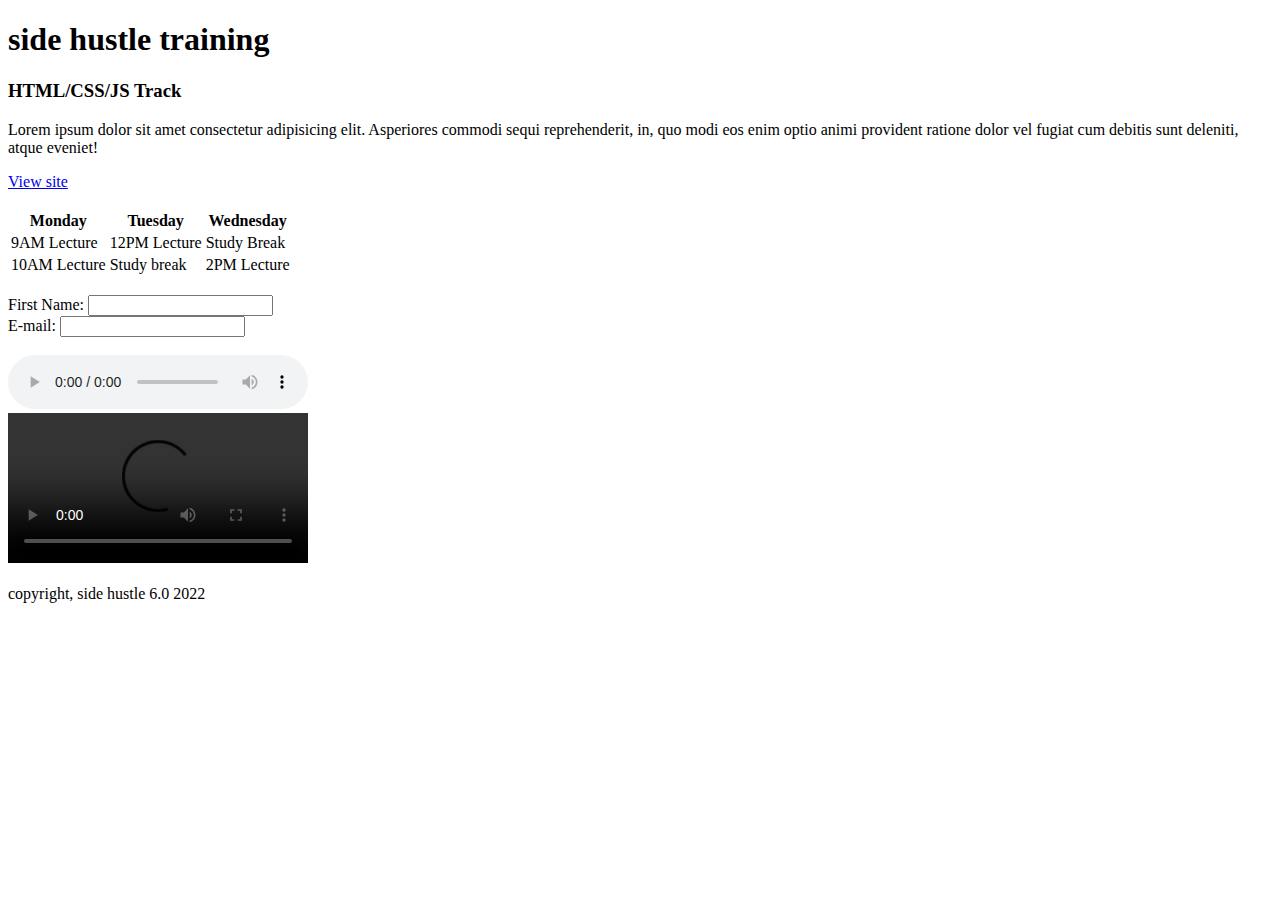
==== index.html @ a5374f90 "Add files via upload" ====
<!DOCTYPE html>
<html lang="en">
    <head>
        <meta charset="UTF-8">
        <meta http-equiv="X-UA-Compatible" content="IE=edge">
        <meta name="viewport" content="width=device-width, initial-scale=1.0">
        <title>Side Hustle</title>
    </head>

    <body>
        <main>
            <div>
                <h1> side hustle training </h1>
                <h3> HTML/CSS/JS Track </h3>
                
                <p>Lorem ipsum dolor sit amet consectetur adipisicing elit.
                     Asperiores commodi sequi reprehenderit, in, 
                     quo modi eos enim optio animi provident ratione dolor vel 
                     fugiat cum debitis sunt deleniti, atque eveniet!
                </p>
        
                <a href="https://lms.terrahq.co/dashboard/learn/lessons"> View site</a>
    
            </div>
           
            <br>

            <div>
                <table>
                    <tr>
                        <th>Monday</th>
                        <th>Tuesday</th>
                        <th>Wednesday</th>
                    </tr>

                    <tr>
                        <td>9AM Lecture</td>
                        <td>12PM Lecture</td>
                        <td>Study Break</td>
                    </tr>

                    <tr>
                        <td>10AM Lecture</td>
                        <td>Study break</td>
                        <td>2PM Lecture</td>
                    </tr>
                    </table>

            </div>

            <br>

            <div>

                <form>
                    First Name: 
                    <input type="text" name="First Name"> <br> 

                    E-mail: 
                    <input type="text" name="email">
                </form>
            </div>

            <br>

            <div>
                <audio controls>
                    <source src="WhatsApp Audio 2022-08-07 at 7.19.12 PM.mpeg" type="audio/mpeg">
                </audio>
                
                <br>

                <video controls>
                    <source src="Salaam_Aleikum_ChallengeFunny_Compilation_(360p).mp4" type="video/mp4">
                </video>
            </div>

          </main>
       
          <br>

        <footer>
            copyright, side hustle 6.0 2022

        </footer>
    </body>
</html>
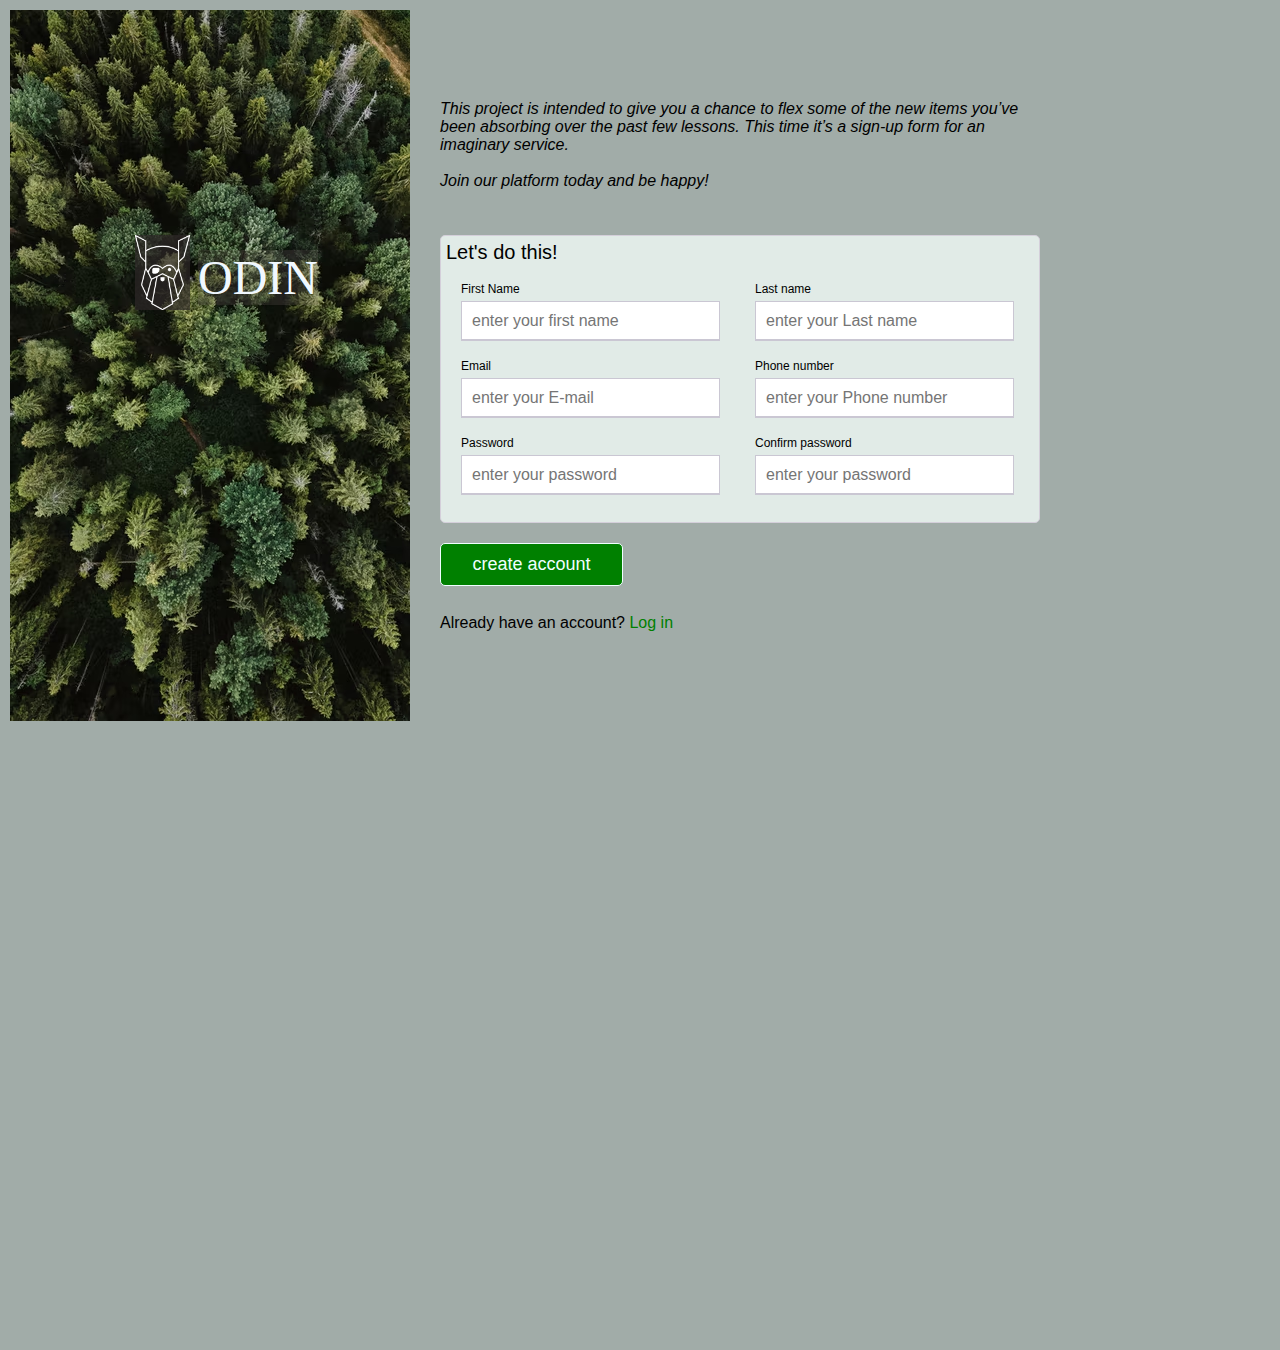
==== commit 6b8a3e40: "Add files via upload" ====
--- a/index.html
+++ b/index.html
@@ -1,87 +1,76 @@
 <!DOCTYPE html>
 <html lang="en">
-    <head>
-        <meta charset="UTF-8">
-        <meta http-equiv="X-UA-Compatible" content="IE=edge">
-        <meta name="viewport" content="width=device-width, initial-scale=1.0">
-        <title>Side Hustle</title>
-    </head>
+<head>
+    <meta charset="UTF-8">
+    <meta http-equiv="X-UA-Compatible" content="IE=edge">
+    <meta name="viewport" content="width=device-width, initial-scale=1.0">
+    <link rel="stylesheet" href="style.css">
 
-    <body>
-        <main>
-            <div>
-                <h1> side hustle training </h1>
-                <h3> HTML/CSS/JS Track </h3>
-                
-                <p>Lorem ipsum dolor sit amet consectetur adipisicing elit.
-                     Asperiores commodi sequi reprehenderit, in, 
-                     quo modi eos enim optio animi provident ratione dolor vel 
-                     fugiat cum debitis sunt deleniti, atque eveniet!
+    <title>Sign-up Form</title>
+</head>
+<body>
+    <div class="images">
+        <div class="background image">
+            <img style="position:relative ;" src="photo-1599940824399-b87987ceb72a.avif" alt="background image">
+            <img style="position:absolute;width: 55px;height: 75px;color:blueviolet;background:rgba(46, 40, 40, 0.705);margin-top:25vh;left: 15vh;" src="odin-lined.png" alt="logo image">
+        </div>
+        <div class="logotext">
+            <p style="position:absolute; margin-top: -475px; left: 22vh; text-transform: uppercase; font-family: Georgia, 'Times New Roman', Times, serif; font-size:3em; color: aliceblue;background-color: rgba(133, 121, 121, 0.185);">odin
+            </p>
+        </div>
+        
+    </div>
+    <div class="form">
+        <div class="text-1">
+            <p>  This project is intended to give you a chance to flex some of the new items you’ve been absorbing over the past few lessons. This time it’s a sign-up form for an imaginary service.
+            </p>
+        </div>
+        <br>
+        <div class="text-2">
+            <p> Join our platform today and be happy!
+            </p>
+        </div>
+        <br>
+        <div class="txf">
+            <div class="text-3">
+                <p> Let's do this!
                 </p>
-        
-                <a href="https://lms.terrahq.co/dashboard/learn/lessons"> View site</a>
-    
             </div>
-           
             <br>
 
-            <div>
-                <table>
-                    <tr>
-                        <th>Monday</th>
-                        <th>Tuesday</th>
-                        <th>Wednesday</th>
-                    </tr>
-
-                    <tr>
-                        <td>9AM Lecture</td>
-                        <td>12PM Lecture</td>
-                        <td>Study Break</td>
-                    </tr>
-
-                    <tr>
-                        <td>10AM Lecture</td>
-                        <td>Study break</td>
-                        <td>2PM Lecture</td>
-                    </tr>
-                    </table>
-
+            <div class="info">
+                <div class="line-a">
+                    <span  class="details"> First Name</span>
+                    <input type="text" placeholder="enter your first name">
+                    <br>
+                    <span  class="details"> Email</span>
+                    <input type="text" placeholder="enter your E-mail">
+                    <br>
+                    <span  class="details"> Password</span>
+                    <input type="text" placeholder="enter your password">
+                </div>
+                <div class="line-b">
+                    <span  class="details"> Last name</span>
+                    <input type="text" placeholder="enter your Last name">
+                    <br>
+                    <span  class="details"> Phone number</span>
+                    <input type="text" placeholder="enter your Phone number">
+                    <br>
+                    <span  class="details"> Confirm password</span>
+                    <input type="text" placeholder="enter your password">
+                </div>
             </div>
-
-            <br>
-
-            <div>
-
-                <form>
-                    First Name: 
-                    <input type="text" name="First Name"> <br> 
-
-                    E-mail: 
-                    <input type="text" name="email">
-                </form>
-            </div>
-
-            <br>
-
-            <div>
-                <audio controls>
-                    <source src="WhatsApp Audio 2022-08-07 at 7.19.12 PM.mpeg" type="audio/mpeg">
-                </audio>
-                
-                <br>
-
-                <video controls>
-                    <source src="Salaam_Aleikum_ChallengeFunny_Compilation_(360p).mp4" type="video/mp4">
-                </video>
-            </div>
-
-          </main>
+        </div>
        
-          <br>
-
-        <footer>
-            copyright, side hustle 6.0 2022
-
-        </footer>
-    </body>
+        <div class="button">
+            <input type="submit" value="create account">
+        </div>
+        <br>
+        <div class="text-4">
+            <p> Already have an account? <span style="color:green ;">Log in</span>
+            </p>
+        </div>
+    </div>
+    
+</body>
 </html>--- a/style.css
+++ b/style.css
@@ -0,0 +1,134 @@
+*{
+    margin: 0;
+    padding: 0;
+    box-sizing: border-box;
+    font-family: 'Segoe UI', Tahoma, Geneva, Verdana, sans-serif;
+}
+body{
+    display: flex;
+    align-content: center;
+    padding: 10px;
+    background-color: rgba(151, 163, 159, 0.904);
+    justify-content: flex-start;
+    height: 150vh;
+    align-items:flex-start;
+}
+.images{
+    border: none;
+    margin-right: 20px;
+}
+.images.background image{
+    position: relative;
+    height: 120vh;
+    width:700px;
+}
+.txf{
+    margin-top: 3vh;
+    margin-left: 10px;
+    border: 1px solid;
+    border-color: rgb(212, 207, 218);
+    background-color: rgb(225, 235, 231);
+    border-radius: 5px;
+    padding: 5px;
+    max-width:600px;
+}
+.text-1{
+    font-size:16px;
+    font-weight: 300;
+    font-style: oblique;
+    margin-top: 10vh;
+    margin-left: 10px;
+    max-width: 600px;
+}
+.text-2{
+    font-size:16px;
+    font-weight: 350;
+    font-style: oblique;
+    margin-left: 10px;
+   
+}
+.text-3{
+    font-size:20px;
+    font-weight: 450;
+    font-style: normal;
+}
+.text-4{
+    font-size:16px;
+    font-weight: 400;
+    font-style: normal;
+    margin-left: 10px;
+}
+.info{
+    display:flex;
+    justify-content: space-between;
+    font-weight: 500;
+    margin-bottom: 7px;
+    padding-right: 20px;
+    padding-left: 15px;
+    padding-bottom: 15px;
+}
+.details{
+    font-size: 12px;
+    font-weight: 300;
+    font-style: normal;
+    display:flex;
+    justify-content: space-between;
+    margin-bottom: 5px;
+}
+.info input{
+    font-size:16px ;
+    display: block;
+    border: 1px solid #ccc;
+    padding-left: 10px;
+    padding-right: 40px;
+    transition: all 0.3s ease;
+    border-bottom-width: 2px;
+    height: 40px;
+    width: 100%;
+}
+.info input:focus,
+.info input:valid{
+    border-color: rgb(202, 199, 211);
+}
+.button{
+    padding: 10px 0;
+    background-position: px;
+    margin-top: 10px;
+    height: 23%;
+    width: 60%;
+    outline: none;
+    color: rgb(32, 151, 77);
+    font-size: 18px;
+    font-weight: 500;
+    border-radius: 5px;
+    letter-spacing: 2px;
+    margin-left: 10px;
+ }
+ .button input{
+    font-style: normal;
+    background-color:green;
+    border: none;
+    font-weight: 500;
+    font-size: 18px;
+    padding:10px;
+    border: 1px solid;
+    border-radius:5px ;
+    color: azure;
+    width: 50%;
+ }
+
+.button input:hover{
+    background-color: rgb(91, 121, 47);
+}
+
+
+
+
+
+
+
+
+@media (max-width:584px) {
+    
+    }
+    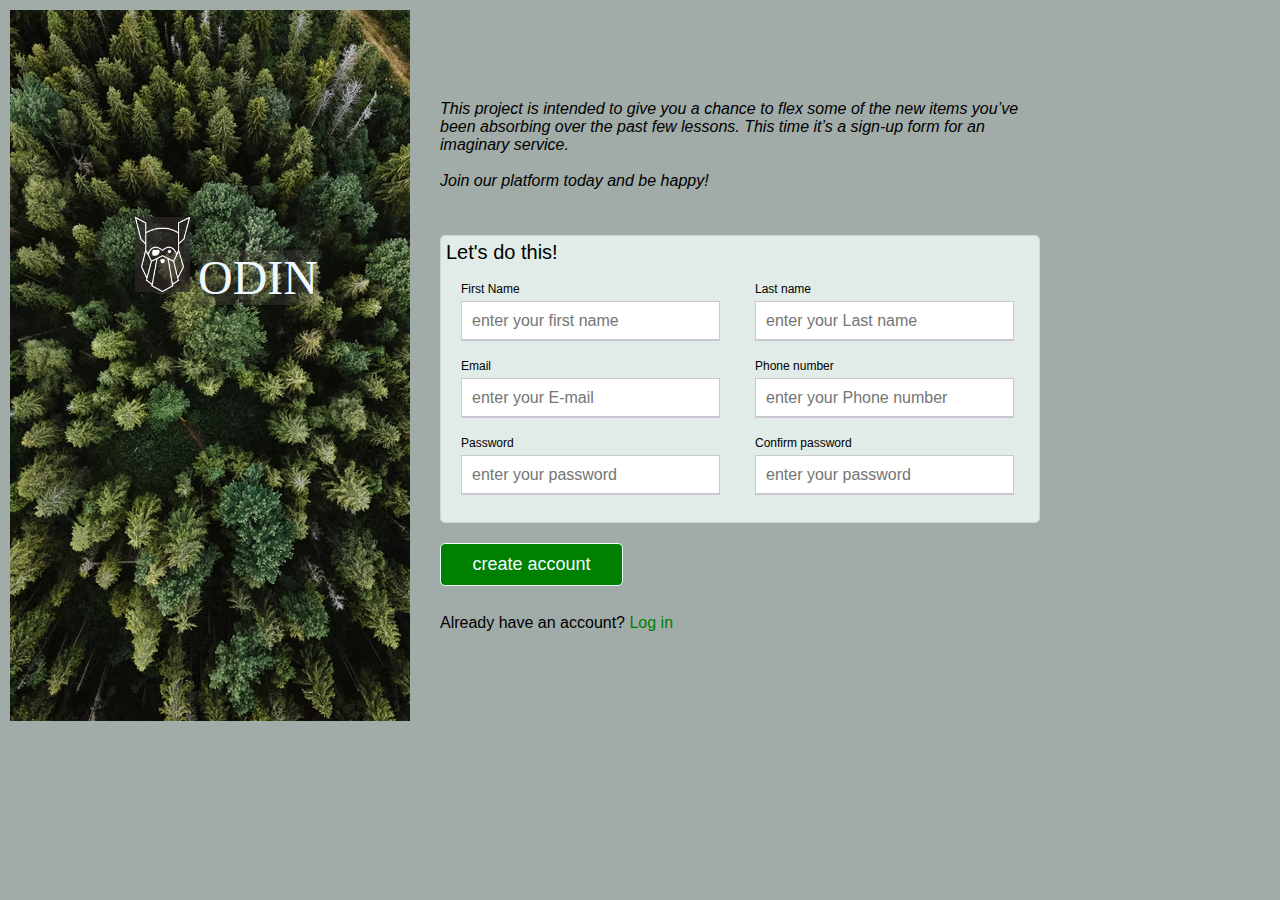
==== commit 4b6095b6: "Add files via upload" ====
--- a/index.html
+++ b/index.html
@@ -12,7 +12,7 @@
     <div class="images">
         <div class="background image">
             <img style="position:relative ;" src="photo-1599940824399-b87987ceb72a.avif" alt="background image">
-            <img style="position:absolute;width: 55px;height: 75px;color:blueviolet;background:rgba(46, 40, 40, 0.705);margin-top:25vh;left: 15vh;" src="odin-lined.png" alt="logo image">
+            <img style="position:absolute;width: 55px;height: 75px;color:blueviolet;background:rgba(46, 40, 40, 0.705);margin-top:23vh;left: 15vh;" src="odin-lined.png" alt="logo image">
         </div>
         <div class="logotext">
             <p style="position:absolute; margin-top: -475px; left: 22vh; text-transform: uppercase; font-family: Georgia, 'Times New Roman', Times, serif; font-size:3em; color: aliceblue;background-color: rgba(133, 121, 121, 0.185);">odin
--- a/style.css
+++ b/style.css
@@ -10,7 +10,8 @@
     padding: 10px;
     background-color: rgba(151, 163, 159, 0.904);
     justify-content: flex-start;
-    height: 150vh;
+    height: 100%;
+    width: 100%;
     align-items:flex-start;
 }
 .images{
@@ -20,7 +21,7 @@
 .images.background image{
     position: relative;
     height: 120vh;
-    width:700px;
+    width:auto;
 }
 .txf{
     margin-top: 3vh;
@@ -128,7 +129,28 @@
 
 
 
-@media (max-width:584px) {
-    
+
+
+@media screen (max-width:584px) {
+    body{
+        max-width: 100%;
+        overflow:scroll;
     }
-    +    .images{
+        max-width: 30%;
+        overflow-wrap: normal;
+    }
+    .images.background image{
+        max-width: 50%;
+        max-height: 50%;
+    }
+    .txf{
+        max-width: 30%;
+        display: contents;
+    }
+    .info{
+        max-width: 50%;
+        display: list-item;
+        overflow: scroll;
+    }
+}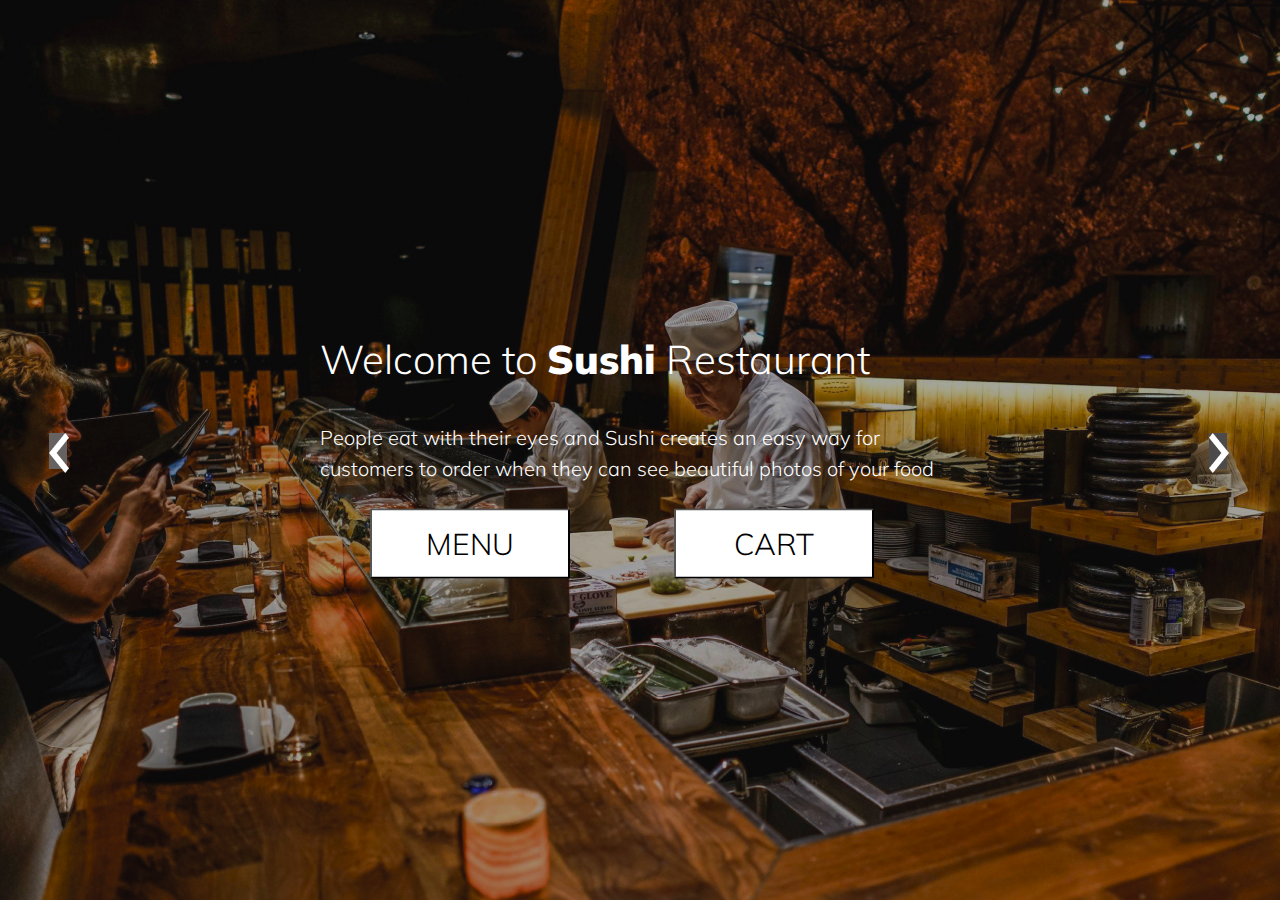
==== commit 048dc74c: "Add files via upload" ====
--- a/index.html
+++ b/index.html
@@ -5,72 +5,36 @@
     <meta http-equiv="X-UA-Compatible" content="IE=edge">
     <meta name="viewport" content="width=device-width, initial-scale=1.0">
     <link rel="stylesheet" href="style.css">
-
-    <title>Sign-up Form</title>
+    <title>Sushi Restaurant Home Page</title>
 </head>
 <body>
-    <div class="images">
-        <div class="background image">
-            <img style="position:relative ;" src="photo-1599940824399-b87987ceb72a.avif" alt="background image">
-            <img style="position:absolute;width: 55px;height: 75px;color:blueviolet;background:rgba(46, 40, 40, 0.705);margin-top:23vh;left: 15vh;" src="odin-lined.png" alt="logo image">
+    <section>
+        <div class="left-arrow">
+            <img src="images/keyboard_arrow_left_24px.png" alt="">
         </div>
-        <div class="logotext">
-            <p style="position:absolute; margin-top: -475px; left: 22vh; text-transform: uppercase; font-family: Georgia, 'Times New Roman', Times, serif; font-size:3em; color: aliceblue;background-color: rgba(133, 121, 121, 0.185);">odin
-            </p>
+        <div class="right-arrow">
+            <img src="images/keyboard_arrow_right_24px.png" alt="">
         </div>
-        
-    </div>
-    <div class="form">
-        <div class="text-1">
-            <p>  This project is intended to give you a chance to flex some of the new items you’ve been absorbing over the past few lessons. This time it’s a sign-up form for an imaginary service.
-            </p>
+    </section>
+
+    <main class="home">
+        <div class="background-image">
+            <img src="images/restaurant 1.png" alt="">
         </div>
-        <br>
-        <div class="text-2">
-            <p> Join our platform today and be happy!
-            </p>
+
+        <div class="home-text">
+            <h1>Welcome to <span>Sushi</span> Restaurant</h1>
+            <p> People eat with their eyes and Sushi creates an easy way for customers to order when they can see beautiful photos of your food</p>
+
+            <div class="button">
+                <a href="menu.html"><button> MENU</button></a> 
+                <a href="cart.html"><button> CART</button></a>
+            </div>
+
         </div>
-        <br>
-        <div class="txf">
-            <div class="text-3">
-                <p> Let's do this!
-                </p>
-            </div>
-            <br>
 
-            <div class="info">
-                <div class="line-a">
-                    <span  class="details"> First Name</span>
-                    <input type="text" placeholder="enter your first name">
-                    <br>
-                    <span  class="details"> Email</span>
-                    <input type="text" placeholder="enter your E-mail">
-                    <br>
-                    <span  class="details"> Password</span>
-                    <input type="text" placeholder="enter your password">
-                </div>
-                <div class="line-b">
-                    <span  class="details"> Last name</span>
-                    <input type="text" placeholder="enter your Last name">
-                    <br>
-                    <span  class="details"> Phone number</span>
-                    <input type="text" placeholder="enter your Phone number">
-                    <br>
-                    <span  class="details"> Confirm password</span>
-                    <input type="text" placeholder="enter your password">
-                </div>
-            </div>
-        </div>
-       
-        <div class="button">
-            <input type="submit" value="create account">
-        </div>
-        <br>
-        <div class="text-4">
-            <p> Already have an account? <span style="color:green ;">Log in</span>
-            </p>
-        </div>
-    </div>
+
+    </main>
     
 </body>
 </html>--- a/style.css
+++ b/style.css
@@ -1,156 +1,1018 @@
+@import url('https://fonts.googleapis.com/css2?family=Mulish:ital,wght@0,200;0,300;0,400;0,500;0,600;1,200;1,400;1,500;1,600&display=swap');
+
 *{
     margin: 0;
-    padding: 0;
+    padding: 0%;
     box-sizing: border-box;
-    font-family: 'Segoe UI', Tahoma, Geneva, Verdana, sans-serif;
 }
 body{
+    position: relative;
+}
+.left-arrow{
+    position: absolute;
+    left: 3.82%;
+    right: 94.79%;
+    top: 48.1%;
+    bottom: 47.9%;
+    background: #666262;
+}
+.right-arrow{
+    position: absolute;
+    left: 94.44%;
+    right: 4.17%;
+    top: 48.1%;
+    bottom: 47.9%;
+
+    background: #4d4a4a;
+    }
+.home{
+    position: flex;
+}
+.background-image{
+    height: 100vh;
+    width: max-content;
+    overflow: hidden;
+}
+.home-text{
+    position: absolute;
+    top: 50%;
+    left: 50%;
+    transform: translate(-50%, -50%);
+    color: antiquewhite;
+}
+.home-text h1{
+    font-family: 'Mulish';
+    font-style: normal;
+    font-weight: 300;
+    font-size: 40px;
+    line-height: 75px;
+    color: #FFFFFF;
+}
+
+
+.home-text p{
+    font-family: 'Mulish';
+    font-style: normal;
+    font-weight: 300;
+    font-size: 20px;
+    line-height: 31px;
+    margin: 25px 0px;
+    color: #FFFFFF;
+
+}
+.home-text  h1 span{
+    font-weight: 900;
+}
+.home-text button{
+    margin:auto 50px;
+}
+button{
+    width: 200px;
+    height: 70px;
+    left: 460px;
+    top: 548px;
+    background: #FFFFFF;
+    border-radius: 2px;
+    font-family: 'Mulish';
+    font-style: normal;
+    font-weight: 300;
+    font-size: 30px;
+    line-height: 38px;
+    /* identical to box height */
+    color: #000000;
+}
+
+
+.menu{
+    background: #E5E5E5;    
+}
+.style{
     display: flex;
-    align-content: center;
-    padding: 10px;
-    background-color: rgba(151, 163, 159, 0.904);
-    justify-content: flex-start;
-    height: 100%;
-    width: 100%;
-    align-items:flex-start;
-}
-.images{
-    border: none;
-    margin-right: 20px;
-}
-.images.background image{
+}
+
+.black-box{
+    box-sizing: border-box;
     position: relative;
-    height: 120vh;
-    width:auto;
-}
-.txf{
-    margin-top: 3vh;
-    margin-left: 10px;
-    border: 1px solid;
-    border-color: rgb(212, 207, 218);
-    background-color: rgb(225, 235, 231);
-    border-radius: 5px;
-    padding: 5px;
-    max-width:600px;
-}
-.text-1{
-    font-size:16px;
+    width: 132px;
+    height: 852px;
+    left: 57px;
+    top: 43px;
+    background: #0C0B0B;
+    border-radius: 24px;
+}
+
+.icon1{
+    position: absolute;
+    width: 51px;
+    height: 102px;
+    left: 50.12px;
+    top: 28.65px;
+    font-family:"Baloo Bhai";
+    font-style:normal;
+    font-weight:400;
+    font-size:64px;
+    line-height: 102px;
+    /* identical to box height */
+    color: #F1D5BB;
+}
+.icon2{
+    box-sizing: border-box;
+    position: absolute;
+    left: 6.88%;
+    right: 90.35%;
+    top: 20.7%;
+    bottom: 75.3%;
+    background: #504d4d;
+    margin-left: 34.12px;
+}
+.background-box1{
+    position: absolute;
+    width: 125px;
+    height: 120px;
+    left: 0px;
+    top: 250px;
+    background: #F1D5BB;
+}
+.icon3{   
+    position: absolute;
+    left: 7.01%;
+    right: 90.35%;
+    top: 60.3%;
+    bottom: 40.7%;
+    margin-left: 34.12px;
+    background: #b3a9a9;
+}
+.icon3{   
+    
+    position: absolute;
+    left: 7.01%;
+    right: 90.35%;
+    top: 34.3%;
+    bottom: 61.7%;
+    background: #DADADA;
+    margin-left: 34.12px;
+    
+}
+.icon4{   
+    
+    position: absolute;
+    left: 7.59%;
+    right: 90.72%;
+    top: 53.4%;
+    bottom: 48.6%;
+    background: #DADADA;
+    margin-left: 34.12px;
+    height: 14px;
+    width: 14px;
+
+}
+.icon5{   
+    position: absolute;
+    left: 7.36%;
+    right: 90.9%;
+    top: 70.3%;
+    bottom: 27.72%;
+    background: #DADADA;
+    margin-left: 34.12px;
+}
+.icon6{   
+    box-sizing: border-box;
+    position: absolute;
+    left: 6.88%;
+    right: 90.35%;
+    top: 85%;
+    bottom: 17%;
+    background: #FFFFFF;
+    margin-left: 34.12px;
+}   
+.slide2{
+    margin-left: 100px;
+    margin-top: 40px;
+    margin-bottom: 50px;
+}
+.slide2 h2{
+    font-family: 'Mulish';
+    font-style: normal;
+    font-weight: 400;
+    font-size: 50px;
+    line-height: 63px;
+    /* identical to box height */
+    color: #000000;
+}
+.rec8{
+    
+    width: 306px;
+    height: 5px;
+    left: 230px;
+    top: 95px;
+}
+.food{
+   display: block;
+}
+.food1{
+    position: absolute;
+    width: 224px;
+    height: 275px;
+    left: 243px;
+    top: 154px;
+    background: url(food-1.png);
+    border-radius: 2px;
+}
+.food h3{
+    position: absolute;
+    width: 130px;
+    height: 25px;
+    left: 290px;
+    top: 437px;
+    font-family: 'Mulish';
+    font-style: normal;
+    font-weight: 600;
+    font-size: 20px;
+    line-height: 25px;
+    /* identical to box height */
+    color: #000000;
+}
+.food2{
+    position: absolute;
+    width: 224px;
+    height: 275px;
+    left: 533px;
+    top: 154px;
+    background: url(food-2.png);
+    border-radius: 2px;
+}
+.food h4{
+    position: absolute;
+    width: 101px;
+    height: 25px;
+    left: 594px;
+    top: 437px;
+    font-family: 'Mulish';
+    font-style: normal;
+    font-weight: 600;
+    font-size: 20px;
+    line-height: 25px;
+    /* identical to box height */
+    color: #000000;
+}
+.food3{
+    position: absolute;
+    width: 224px;
+    height: 275px;
+    left: 823px;
+    top: 154px;
+    background: url(food-3.png);
+    border-radius: 2px;
+}
+.food h5{
+    position: absolute;
+    width: 91px;
+    height: 25px;
+    left: 889px;
+    top: 437px;
+    font-family: 'Mulish';
+    font-style: normal;
+    font-weight: 600;
+    font-size: 20px;
+    line-height: 25px;
+    /* identical to box height */
+    color: #000000;
+}
+.food4{
+    position: absolute;
+    width: 224px;
+    height: 275px;
+    left: 1113px;
+    top: 155px;
+    background: url(food-4.png);
+    border-radius: 2px;
+}
+.food h6{
+    position: absolute;
+    width: 176px;
+    height: 25px;
+    left: 1137px;
+    top: 437px;
+    font-family: 'Mulish';
+    font-style: normal;
+    font-weight: 600;
+    font-size: 20px;
+    line-height: 25px;
+    /* identical to box height */
+    color: #000000;
+}
+.food5{
+    position: absolute;
+    width: 224px;
+    height: 275px;
+    left: 244px;
+    top: 498px;
+    background: url(food-5.png);
+    border-radius: 2px;
+}
+.food h7{
+    position: absolute;
+    width: 161px;
+    height: 25px;
+    left: 278px;
+    top: 781px;
+    font-family: 'Mulish';
+    font-style: normal;
+    font-weight: 600;
+    font-size: 20px;
+    line-height: 25px;
+    /* identical to box height */
+    color: #000000;
+}
+.food6{
+    position: absolute;
+    width: 224px;
+    height: 275px;
+    left: 534px;
+    top: 498px;
+    background: url(food-6.png);
+    border-radius: 2px;
+}
+.food h8{
+    position: absolute;
+    width: 123px;
+    height: 25px;
+    left: 587px;
+    top: 781px;
+    font-family: 'Mulish';
+    font-style: normal;
+    font-weight: 600;
+    font-size: 20px;
+    line-height: 25px;
+    /* identical to box height */
+    color: #000000;
+}
+.food7{
+    position: absolute;
+    width: 224px;
+    height: 275px;
+    left: 824px;
+    top: 498px;
+    background: url(food-7.png);
+    border-radius: 2px;
+}
+.food h9{
+    position: absolute;
+    width: 123px;
+    height: 25px;
+    left: 874px;
+    top: 781px;
+    font-family: 'Mulish';
+    font-style: normal;
+    font-weight: 600;
+    font-size: 20px;
+    line-height: 25px;
+    /* identical to box height */
+    color: #000000;
+}
+.food8{
+    position: absolute;
+    width: 224px;
+    height: 275px;
+    left: 1114px;
+    top: 499px;
+    background: url(food-8.png);
+    border-radius: 2px;
+}
+.food h10{
+    position: absolute;
+    width: 65px;
+    height: 25px;
+    left: 1192px;
+    top: 781px;
+    font-family: 'Mulish';
+    font-style: normal;
+    font-weight: 600;
+    font-size: 20px;
+    line-height: 25px;
+    /* identical to box height */
+    color: #000000;
+}
+.butrec{
+    position: absolute;
+    width: 194px;
+    height: 54px;
+    left: 676px;
+    top: 825px;
+    background: #000000;
+    border-radius: 2px;
+}
+.button2{
+    position: absolute;
+    width: 194px;
+    height: 54px;
+    left: 676px;
+    top: 825px;
+    border-radius: 2px;
+    font-family: 'Mulish';
+    font-style: normal;
     font-weight: 300;
-    font-style: oblique;
-    margin-top: 10vh;
-    margin-left: 10px;
-    max-width: 600px;
-}
-.text-2{
-    font-size:16px;
-    font-weight: 350;
-    font-style: oblique;
-    margin-left: 10px;
-   
-}
-.text-3{
-    font-size:20px;
-    font-weight: 450;
-    font-style: normal;
-}
-.text-4{
-    font-size:16px;
-    font-weight: 400;
-    font-style: normal;
-    margin-left: 10px;
-}
-.info{
-    display:flex;
-    justify-content: space-between;
-    font-weight: 500;
-    margin-bottom: 7px;
-    padding-right: 20px;
-    padding-left: 15px;
-    padding-bottom: 15px;
-}
-.details{
-    font-size: 12px;
-    font-weight: 300;
-    font-style: normal;
-    display:flex;
-    justify-content: space-between;
-    margin-bottom: 5px;
-}
-.info input{
-    font-size:16px ;
-    display: block;
-    border: 1px solid #ccc;
-    padding-left: 10px;
-    padding-right: 40px;
-    transition: all 0.3s ease;
-    border-bottom-width: 2px;
-    height: 40px;
-    width: 100%;
-}
-.info input:focus,
-.info input:valid{
-    border-color: rgb(202, 199, 211);
-}
-.button{
+    font-size: 30px;
+    line-height: 38px;
+    /* identical to box height */
+}
+.cart{
+    background: #E5E5E5;   
+}
+.rec8b{
+    width: 104px;
+    height: 5px;
+    left: 243px;
+    top: 106px;
+} 
+.rec19{
+    position: absolute;
+    width: 608px;
+    height: 608px;
+    left: 230px;
+    top: 135px;
+    background: #F1D5BB;
+    border-radius: 3px;
+}   
+.cart1{
+    position: absolute;
+    width: 90px;
+    height: 90px;
+    left: 264px;
+    top: 172px;
+    background: url(food-1.png);
+}
+.cart1 h11{
+    position: absolute;
+    width: 162px;
+    height: 31px;
+    left: 110px;
+    top: 2px;
+    font-family:'Mulish';
+    font-style: normal;
+    font-weight: 200;
+    font-size: 25px;
+    line-height: 31px;
+    color: #000000;
+}
+.cart2{
+    position: absolute;
+    width: 90px;
+    height: 90px;
+    left: 264px;
+    top: 318px;
+    background: url(food-2.png);
+}
+.cart2 h12{
+    position: absolute;
+    width: 126px;
+    height: 31px;
+    left: 110px;
+    top: 2px;
+    font-family: 'Mulish';
+    font-style: normal;
+    font-weight: 200;
+    font-size: 25px;
+    line-height: 31px;
+    color: #000000;
+}
+.cart3{
+    position: absolute;
+    width: 90px;
+    height: 90px;
+    left: 264px;
+    top: 464px;
+    background: url(food-3.png);
+}
+.cart3 h13{
+    position: absolute;
+    width: 113px;
+    height: 31px;
+    left: 110px;
+    top: 2px;
+    font-family: 'Mulish';
+    font-style: normal;
+    font-weight: 200;
+    font-size: 25px;
+    line-height: 31px;
+    color: #000000;
+}
+.cart4{
+    position: absolute;
+    width: 90px;
+    height: 90px;
+    left: 264px;
+    top: 610px;
+    background: url(food-5.png);
+}
+.cart4 h14{
+    position: absolute;
+    width: 201px;
+    height: 31px;
+    left: 110px;
+    top: 2px;
+    font-family: 'Mulish';
+    font-style: normal;
+    font-weight: 200;
+    font-size: 25px;
+    line-height: 31px;
+    color: #000000;
+}
+.cart1 h11b{
+    position: absolute;
+    width: 65px;
+    height: 25px;
+    left: 110px;
+    top: 55px;
+    font-family: 'Mulish';
+    font-style: normal;
+    font-weight: 200;
+    font-size: 20px;
+    line-height: 25px;
+    /* identical to box height */
+    color: #000000;
+}
+.cart1 h11c{
+    position: absolute;
+    width: 11px;
+    height: 24px;
+    left: 340px;
+    top: 35px;
+    font-family: 'Mulish';
+    font-style: normal;
+    font-weight: 400;
+    font-size: 20px;
+    line-height: 25px;
+    color: #000000;
+}
+.cart1 h11d{
+    position: absolute;
+    width: 12px;
+    height: 25px;
+    left: 370px;
+    top: 40px;
+    font-family: 'Mulish';
+    font-style: normal;
+    font-weight: 400;
+    font-size: 20px;
+    line-height: 25px;
+    /* identical to box height */
+    color: #000000;
+    width: 35px;
+    height: 35px;
+    background: #FFFFFF;
+    padding: 2px;
+    align-items: center;
+    text-align: center;
+    
+}
+.cart1 h11e{
+    position: absolute;
+    width: 12px;
+    height: 25px;
+    left: 410px;
+    top: 40px;
+    font-family: 'Mulish';
+    font-style: normal;
+    font-weight: 400;
+    font-size: 20px;
+    line-height: 25px;
+    /* identical to box height */
+    color: #000000;
+}
+.cart2 h12b{
+    position: absolute;
+    width: 65px;
+    height: 25px;
+    left: 110px;
+    top: 55px;
+    font-family: 'Mulish';
+    font-style: normal;
+    font-weight: 200;
+    font-size: 20px;
+    line-height: 25px;
+    /* identical to box height */
+    color: #000000;
+}
+.cart2 h12c{
+    position: absolute;
+    width: 11px;
+    height: 24px;
+    left: 340px;
+    top: 35px;
+    font-family: 'Mulish';
+    font-style: normal;
+    font-weight: 400;
+    font-size: 20px;
+    line-height: 25px;
+    color: #000000;
+}
+.cart2 h12d{
+    position: absolute;
+    width: 12px;
+    height: 25px;
+    left: 370px;
+    top: 40px;
+    font-family: 'Mulish';
+    font-style: normal;
+    font-weight: 400;
+    font-size: 20px;
+    line-height: 25px;
+    /* identical to box height */
+    color: #000000;
+    width: 35px;
+    height: 35px;
+    background: #FFFFFF;
+    padding: 2px;
+    align-items: center;
+    text-align: center;
+    
+}
+.cart2 h12e{
+    position: absolute;
+    width: 12px;
+    height: 25px;
+    left: 410px;
+    top: 40px;
+    font-family: 'Mulish';
+    font-style: normal;
+    font-weight: 400;
+    font-size: 20px;
+    line-height: 25px;
+    /* identical to box height */
+    color: #000000;
+}
+.cart3 h13b{
+    position: absolute;
+    width: 65px;
+    height: 25px;
+    left: 110px;
+    top: 55px;
+    font-family: 'Mulish';
+    font-style: normal;
+    font-weight: 200;
+    font-size: 20px;
+    line-height: 25px;
+    /* identical to box height */
+    color: #000000;
+}
+.cart3 h13c{
+    position: absolute;
+    width: 11px;
+    height: 24px;
+    left: 340px;
+    top: 35px;
+    font-family: 'Mulish';
+    font-style: normal;
+    font-weight: 400;
+    font-size: 20px;
+    line-height: 25px;
+    color: #000000;
+}
+.cart3 h13d{
+    position: absolute;
+    width: 12px;
+    height: 25px;
+    left: 370px;
+    top: 40px;
+    font-family: 'Mulish';
+    font-style: normal;
+    font-weight: 400;
+    font-size: 20px;
+    line-height: 25px;
+    /* identical to box height */
+    color: #000000;
+    width: 35px;
+    height: 35px;
+    background: #FFFFFF;
+    padding: 2px;
+    align-items: center;
+    text-align: center;
+    
+}
+.cart3 h13e{
+    position: absolute;
+    width: 12px;
+    height: 25px;
+    left: 410px;
+    top: 40px;
+    font-family: 'Mulish';
+    font-style: normal;
+    font-weight: 400;
+    font-size: 20px;
+    line-height: 25px;
+    /* identical to box height */
+    color: #000000;
+}
+.cart4 h14b{
+    position: absolute;
+    width: 65px;
+    height: 25px;
+    left: 110px;
+    top: 55px;
+    font-family: 'Mulish';
+    font-style: normal;
+    font-weight: 200;
+    font-size: 20px;
+    line-height: 25px;
+    /* identical to box height */
+    color: #000000;
+}
+.cart4 h14c{
+    position: absolute;
+    width: 11px;
+    height: 24px;
+    left: 340px;
+    top: 35px;
+    font-family: 'Mulish';
+    font-style: normal;
+    font-weight: 400;
+    font-size: 20px;
+    line-height: 25px;
+    color: #000000;
+}
+.cart4 h14d{
+    position: absolute;
+    width: 12px;
+    height: 25px;
+    left: 370px;
+    top: 40px;
+    font-family: 'Mulish';
+    font-style: normal;
+    font-weight: 400;
+    font-size: 20px;
+    line-height: 25px;
+    /* identical to box height */
+    color: #000000;
+    width: 35px;
+    height: 35px;
+    background: #FFFFFF;
+    padding: 2px;
+    align-items: center;
+    text-align: center;
+}
+.cart4 h14e{
+    position: absolute;
+    width: 12px;
+    height: 25px;
+    left: 410px;
+    top: 40px;
+    font-family: 'Mulish';
+    font-style: normal;
+    font-weight: 400;
+    font-size: 20px;
+    line-height: 25px;
+    /* identical to box height */
+    color: #000000;
+}
+.x1{
+    position: absolute;
+    left: 550.18%;
+    right: 42.43%;
+    top: 40.7%;
+    bottom: 77.3%;
+    background: rgba(0, 0, 0, 0.6);
+}
+.x2{
+    position: absolute;
+    left: 550.18%;
+    right: 42.43%;
+    top: 40.7%;
+    bottom: 77.3%;
+    background: rgba(0, 0, 0, 0.6);
+}
+.x3{
+    position: absolute;
+    left: 550.18%;
+    right: 42.43%;
+    top: 40.7%;
+    bottom: 77.3%;
+    background: rgba(0, 0, 0, 0.6);
+}
+.x4{
+    position: absolute;
+    left: 550.18%;
+    right: 42.43%;
+    top: 40.7%;
+    bottom: 77.3%;
+    background: rgba(0, 0, 0, 0.6);
+}
+.order-box{
+    position: absolute;
+    width: 443px;
+    height: 286px;
+    left: 893px;
+    top: 135px;
+    background: #F1D5BB;
+    border-radius: 3px;
+}
+.order-box p1{
+    position: absolute;
+    width: 249px;
+    height: 50px;
+    left: 30px;
+    top: 20px;
+    font-family: 'Mulish';
+    font-style: normal;
+    font-weight: 200;
+    font-size: 40px;
+    line-height: 50px;
+    color: #000000;
+}
+.order-box p2{
+    position: absolute;
+    width: 118px;
+    height: 38px;
+    left: 30px;
+    top: 110px;
+    font-family: 'Mulish';
+    font-style: normal;
+    font-weight: 200;
+    font-size: 30px;
+    line-height: 38px;
+    /* identical to box height */
+    color: rgba(0, 0, 0, 0.8);
+}
+.order-box p3{
+    position: absolute;
+    width: 97px;
+    height: 38px;
+    left: 200px;
+    top: 110px;
+    font-family: 'Mulish';
+    font-style: normal;      
+    font-weight: 200;
+    font-size: 30px;
+    line-height: 38px;
+    /* identical to box height */
+    color: rgba(0, 0, 0, 0.8);
+}
+.button3{
+    position: absolute;
+    width: 60px;
+    height: 78px;
+    left: 45px;
+    top: 180px;
+    background: #000000;
+    font-family: 'Mulish';
+    font-style: normal;
+    font-weight: 200;
+    font-size: 20px;
+    line-height: 38px;
+    /* identical to box height */
+    color: #FFFFFF;
+   background: black;
+    padding: solid black;
+    border: 0ch;
+    text-align: center;
+    margin: 0px;
     padding: 10px 0;
-    background-position: px;
     margin-top: 10px;
     height: 23%;
-    width: 60%;
+    width: 70%;
     outline: none;
     color: rgb(32, 151, 77);
     font-size: 18px;
     font-weight: 500;
-    border-radius: 5px;
     letter-spacing: 2px;
     margin-left: 10px;
+}
+.button3 input{
+    font-style:normal;
+    background-color:#000000;
+    border: none;
+    font-weight: 200;
+    font-size: 18px;
+    padding:8px;
+    text-align: center;
+    color: azure;
+    width: 70%;
  }
- .button input{
-    font-style: normal;
-    background-color:green;
+ .promo-box{
+    box-sizing: border-box;
+    position: absolute;
+    width: 443px;
+    height: 326px;
+    left: 893px;
+    top: 417px;
+    background: #FFFFFF;
+    border: 1px solid #F1D5BB;
+    border-radius: 3px;
+ }
+ .promo-box p{
+    position: absolute;
+    width: 227px;
+    height: 50px;
+    left: 36px;
+    top: 40px;
+    font-family: 'Mulish';
+    font-style: normal;
+    font-weight: 200;
+    font-size: 36px;
+    line-height: 50px;
+    color: #000000;
+ }
+ .promo-box p2{
+    position: absolute;
+    width: 236px;
+    height: 38px;
+    left: 60px;
+    top: 130px;
+    font-family: 'Mulish';
+    font-style: normal;
+    font-weight: 200;
+    font-size: 30px;
+    line-height: 38px;
+    padding-left: 25px;
+    /* identical to box height */
+    color: rgba(0, 0, 0, 0.6);
+    box-sizing: border-box;
+    width: 330px;
+    height: 78px;
+    background: #FFFFFF;
+    border: 1px solid #F1D5BB;
+    padding-top: 20px;
+ }
+ .button4{
+    position: absolute;
+    width: 60px;
+    height: 78px;
+    left: 45px;
+    top: 220px;
+    background: #000000;
+    font-family: 'Mulish';
+    font-style: normal;
+    font-weight: 200;
+    font-size: 20px;
+    line-height: 38px;
+    /* identical to box height */
+    color: #FFFFFF;
+   background: black;
+    padding: solid black;
+    border: 0ch;
+    text-align: center;
+    margin: 0px;
+    padding: 10px 0;
+    margin-top: 10px;
+    height: 23%;
+    width: 50%;
+    outline: none;
+    color: rgb(32, 151, 77);
+    font-size: 18px;
+    font-weight: 500;
+    letter-spacing: 2px;
+    margin-left: 10px;
+}
+.button4 input{
+    font-style:normal;
+    background-color:#000000;
     border: none;
-    font-weight: 500;
+    font-weight: 200;
     font-size: 18px;
-    padding:10px;
-    border: 1px solid;
-    border-radius:5px ;
+    padding:8px;
+    text-align: center;
     color: azure;
     width: 50%;
  }
-
-.button input:hover{
-    background-color: rgb(91, 121, 47);
-}
-
-
-
-
-
-
-
-
-
-
-@media screen (max-width:584px) {
-    body{
-        max-width: 100%;
-        overflow:scroll;
-    }
-    .images{
-        max-width: 30%;
-        overflow-wrap: normal;
-    }
-    .images.background image{
-        max-width: 50%;
-        max-height: 50%;
-    }
-    .txf{
-        max-width: 30%;
-        display: contents;
-    }
-    .info{
-        max-width: 50%;
-        display: list-item;
-        overflow: scroll;
-    }
-}+ .icon4a{
+    position: absolute;
+    left: 7.59%;
+    right: 90.72%;
+    top: 53.4%;
+    bottom: 48.6%;
+    background: #DADADA;
+    margin-left: 34.12px;
+    height: 14px;
+    width: 14px;
+
+ }
+ .background-box2{
+    position: absolute;
+    width: 125px;
+    height: 120px;
+    left: 0px;
+    top: 410px;
+    background: #F1D5BB;
+}
+.icon3b{   
+    position: absolute;
+    left: 7.01%;
+    right: 90.35%;
+    top: 36.3%;
+    bottom: 40.7%;
+    padding: solid aqua;
+    margin-left: 34.12px;
+    background: #b3a9a9;
+}
+
+
+
+
+
+
+
+
+
+
+
+
